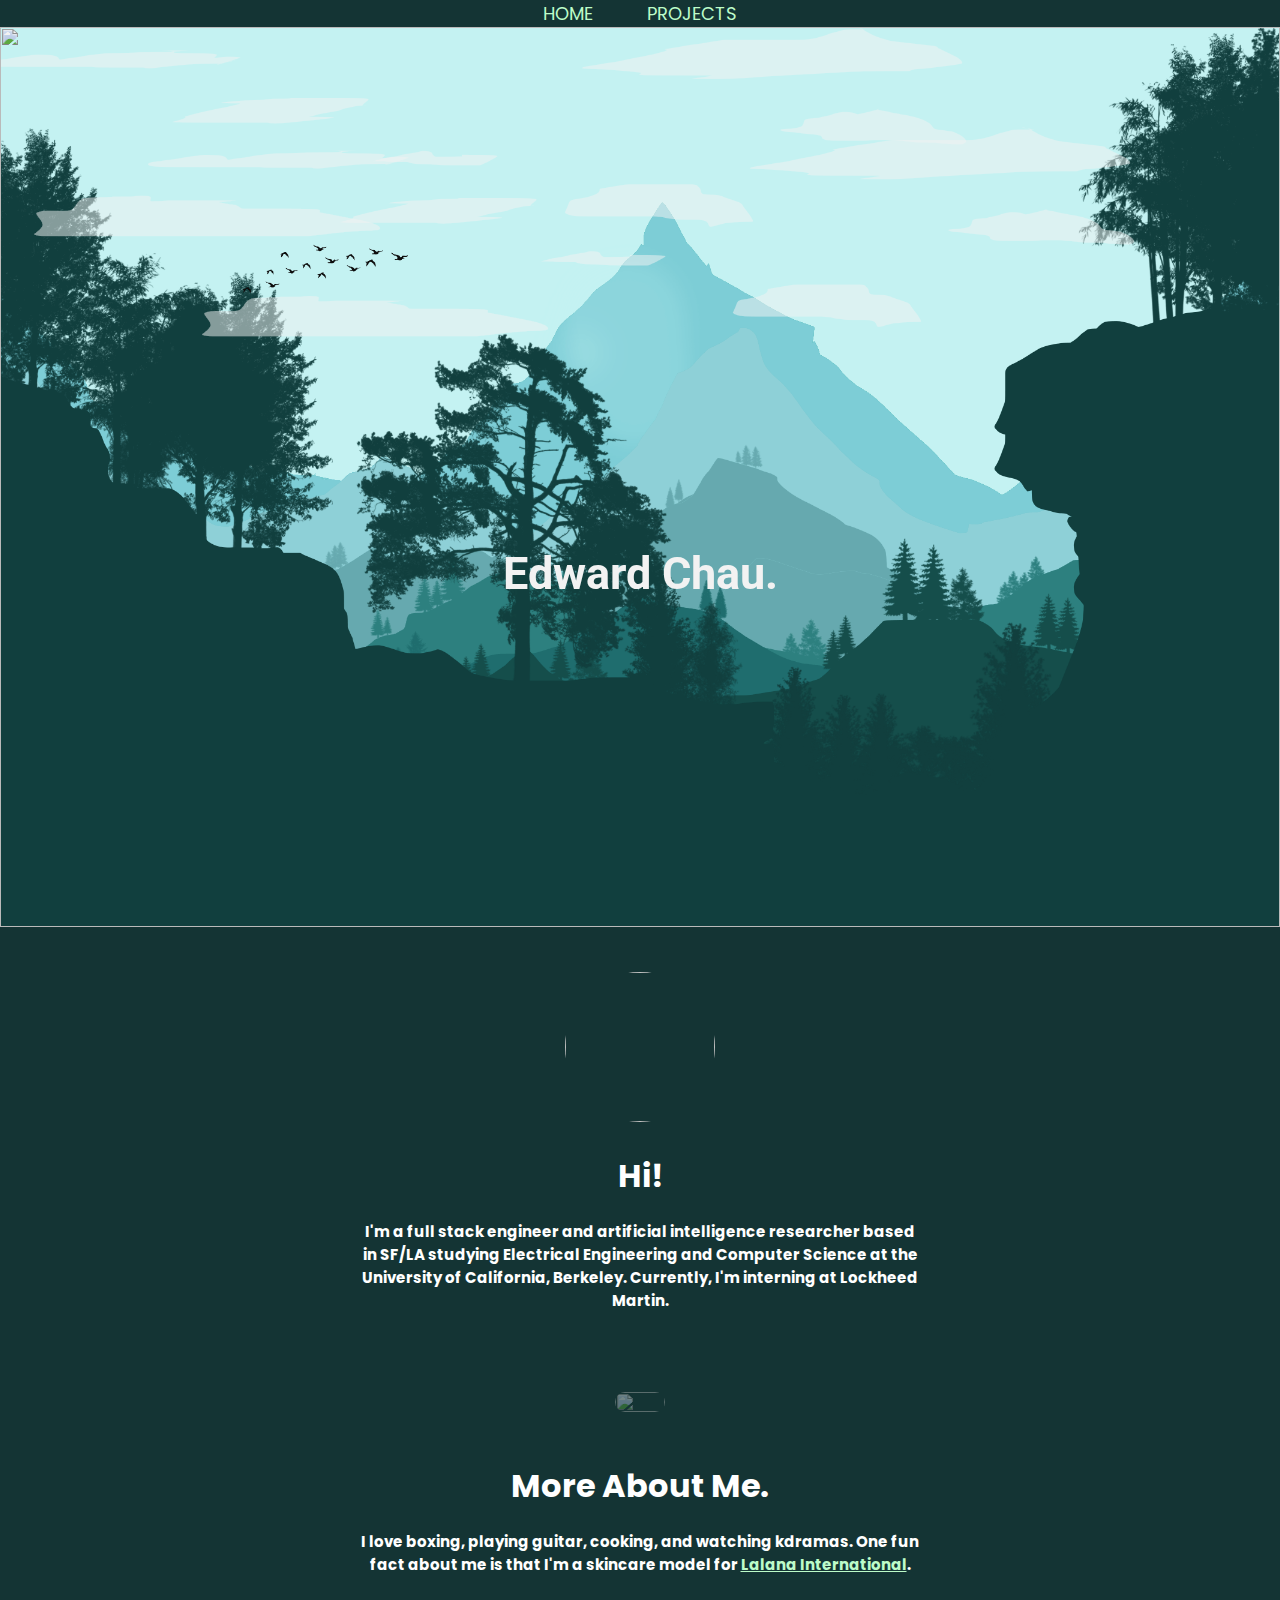
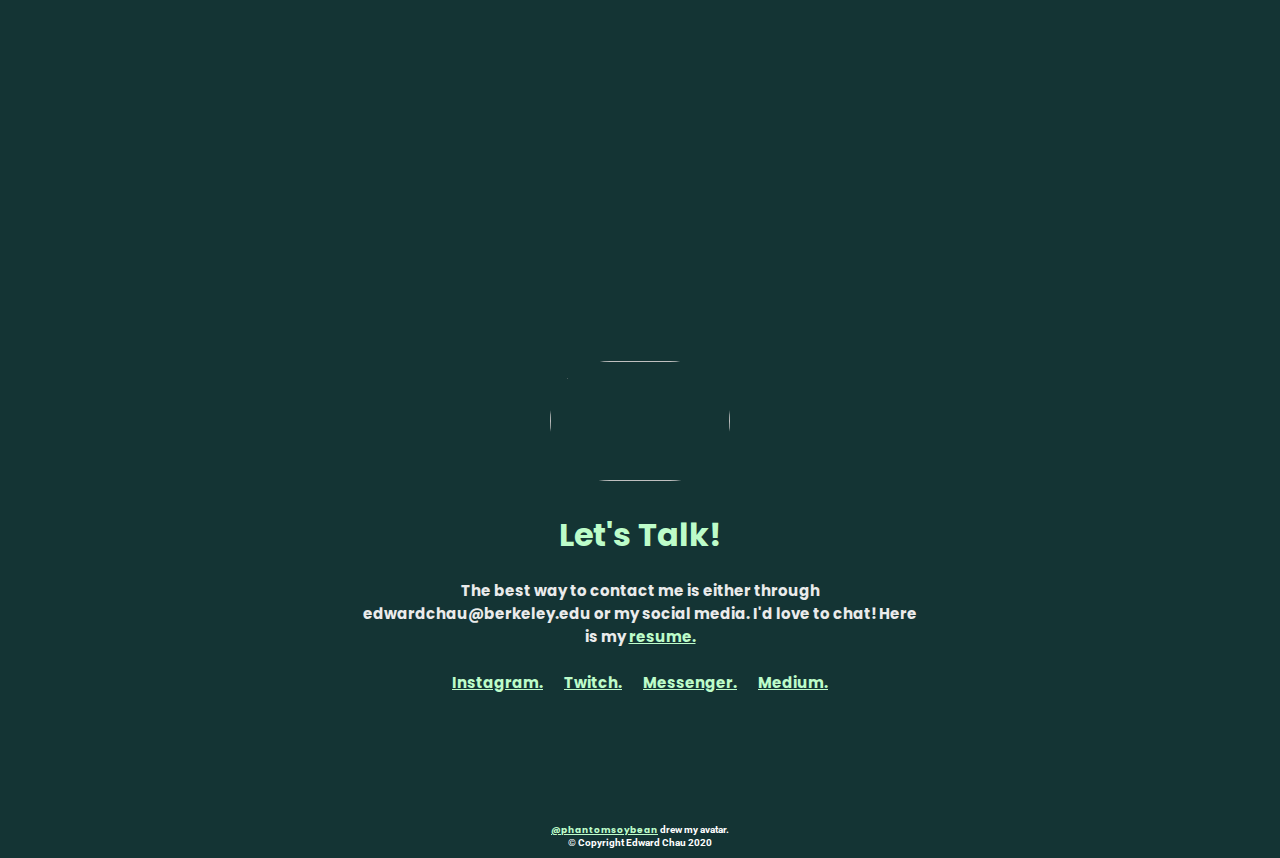
==== index.html @ 7e8199d9 "fix iphone" ====
<!DOCTYPE html>
<html lang ="en">
    <head>
        <meta charset="UTF-8">
        <meta name="viewport" content="width=device-width,  initial-scale=1.0">
        <meta http-equiv="X-UA-Compatible" content="ie=edge">
        <title>Edward</title>
        <link rel="stylesheet" href="css/style.css">
        <script type="text/javascript" src="https://ajax.googleapis.com/ajax/libs/jquery/3.5.1/jquery.min.js"></script>
        <script type="text/javascript" src="http://malsup.github.io/jquery.cycle.all.js"></script>
        <script type="text/javascript">
            $(document).ready(() => {
                $('.slideshow').cycle({
                    fx: 'fade',
                    speed: -300,
                    timeout: 2000 
                });
            });
        </script>
    </head>
    <body>
        <nav>
            <ul>
                <li>
                    <a href="index.html">HOME</a>
                    <a href="work.html" style="margin-left: 50px;">PROJECTS</a>
                </li>
            </ul>
        </nav>
        <section class="parallax-top">
            <img src="./images/background/background_0011_Color-Fill-1.png" id="sky">
            <img src="./images/background/background_0010_Layer-1.png" id="l1">
            <img src="./images/background/background_0008_Layer-2.png" id="l2">
            <img src="./images/background/background_0007_Layer-3.png" id="l3">
            <img src="./images/background/background_0006_Layer 4.png" id="l4">
            <img src="./images/background/background_0005_Layer 5.png" id="l5">
            <img src="./images/background/background_0004_Layer 6.png" id="l6">
            <img src="./images/background/background_0003_Layer 7.png" id="l7">
            <img src="./images/background/background_0001_Layer 8.png" id="l8">
            <img src="./images/background/background_0000_Layer 9.png" id="l9">
            <img src="./images/background/background_0009_birds.png" id="birds">
            <!-- <div class="typewriter"> -->
            <h2 id="title" style="font-size: 45px; margin-top: 15%;">Edward Chau.</h2>
            <!-- </div> -->
        </section>

        <section class="about">
            <img src="./images/profile.jpg" class="profile">
            <div class="about-text">
                <h1>Hi!</h1>
                <h4>
                    I'm a full stack engineer and artificial intelligence researcher based in SF/LA studying
                    Electrical Engineering and Computer Science at the University of California, Berkeley.
                    Currently, I'm interning at Lockheed Martin.
                </h4>
            </div>
            <img src="./images/ellipses.png" class="profile" style="height: 20px; width: 50px; margin-top: 20px; opacity: .4; margin-bottom: 50px;">

            <div class="about-text">
                <h1>More About Me.</h1>
                <h4>
                    I love boxing, playing guitar, cooking, and watching kdramas.
                    One fun fact about me is that I'm a skincare model for 
                    <a href="https://lalanainternational.com/" style="color: #BDFCC9; font-family: 'Poppins';">Lalana International</a>.
                </h4>
            </div>
        </section>

        <section class="projects">
            <div class="about-text">
                <img src="./images/cartoontrans.png" class="profile" style="height: 120px; width: 180px;">
                <h1>Let's Talk!</h1>
                <h4 style="margin-bottom: 30px;">
                    The best way to contact me is either through edwardchau@berkeley.edu or my social
                    media. I'd love to chat!
                    Here is my <a href="./resume.pdf">resume.</a>
                    <br><br>
                    <a href="https://www.instagram.com/edwarddchau/">Instagram.</a>
                    &nbsp;&nbsp;&nbsp;&nbsp;&nbsp;
                    <a href="https://www.twitch.tv/melodyreborn">Twitch.</a>
                    &nbsp;&nbsp;&nbsp;&nbsp;&nbsp;
                    <a href="http://m.me/edward.chau.906/">Messenger.</a>
                    &nbsp;&nbsp;&nbsp;&nbsp;&nbsp;
                    <a href="https://medium.com/@edwardchau_73150">Medium.</a>

                </h4>
                <h5 style="padding-bottom: 10px; color: white; font-size: 10px; padding-top: 30px;">
                    <a href="https://www.instagram.com/phantomsoybean/" style="font-size: 9px;">@phantomsoybean</a> drew my avatar.
                    <br>
                    © Copyright Edward Chau 2020
                </h5>
            </div>
        </section>

        <script type="text/javascript">
            let l1 = document.getElementById("l1")
            let l2 = document.getElementById("l2")
            let l3 = document.getElementById("l3")
            let l4 = document.getElementById("l4")
            let l5 = document.getElementById("l5")
            let l6 = document.getElementById("l6")
            let l7 = document.getElementById("l7")
            let l8 = document.getElementById("l8")
            let l9 = document.getElementById("l9")
            let birds = document.getElementById("birds")
            let title = document.getElementById("title")
            
            var isSafari = window.safari !== undefined;
            var ua = navigator.userAgent.toLowerCase(); 
            var isSafari = false;
            try {
                isSafari = /constructor/i.test(window.HTMLElement) || (function (p) { return p.toString() === "[object SafariRemoteNotification]"; })(!window['safari'] || safari.pushNotification);
            }
            catch(err) {}
            isSafari = (isSafari || ((ua.indexOf('safari') != -1)&& (!(ua.indexOf('chrome')!= -1) && (ua.indexOf('version/')!= -1))));
            
            if (!isSafari || window.screen.width > 1000) {
                window.addEventListener('scroll', () => {
                    var val = window.scrollY;
                    l1.style.top = val * .6 + 'px'
                    l2.style.top = val * .55 + 'px'
                    l3.style.top = val * .4 + 'px'
                    l4.style.top = val * .45 + 'px'
                    l5.style.top = val * .4 + 'px'
                    l6.style.top = val * .35 + 'px'
                    l7.style.top = val * .30 + 'px'
                    l8.style.top = val * .1 + 'px'
                    l9.style.left = -val * .2 + 'px'
                    birds.style.left = val * .4 + 'px'
                    title.style.top = val * 1 + 'px'
                })
            }
        </script>
        <script type="text/javascript" src="./js/fade.js"></script>
    </body>

</html>
---- css/style.css ----
@import url('https://fonts.googleapis.com/css2?family=Poppins:wght@300;400;500;600;700;800&display=swap');
@import url('https://fonts.googleapis.com/css2?family=Parisienne&display=swap');
@import url('https://fonts.googleapis.com/css2?family=Alex+Brush&display=swap');
@import url('https://fonts.googleapis.com/css2?family=Roboto:wght@500&display=swap');

* {
    margin: 0;
    padding: 0;
    font-family: 'Roboto', sans-serif;
}

nav {
    background-color: #143434;
    width: 100%;
    height: 20%;
}

nav ul {
    list-style: none;
    display: flex;
    flex-direction: row;
    justify-content: space-around;
    align-items: center;
}

nav a {
    color: #BDFCC9;
    font-family: 'Poppins';
    font-size: 18px;
    text-decoration: none;
}

nav a:hover {
    color: #86a186;
}
.parallax-top {
    position: relative;
    width: 100%;
    height: 100vh;
    overflow: hidden;
    display: flex;
    justify-content: center;
    align-items: center;
    filter: contrast(90%);
    background-attachment: scroll
}

.parallax-top:before {
    content: '';
    position: absolute;
    bottom: 0;
    width: 100%;
    height: 300px;
    /* background: linear-gradient(to top, #143434, transparent); */
    z-index: 1000;
}

.parallax-top img {
    position: absolute;
    top: 0;
    left: 0;
    width: 100%;
    height: 100%;
    object-fit: cover;
    pointer-events: none;
}

#title {
    position: relative;
    color: #fff;
    font-size: 45px;
    margin-top: 80px;
    z-index: 1;
}

#l8 {
    z-index: 2;
}

.typewriter {
    padding-top: 10%;
    display: flex;
    justify-content: center;
}
  
.typewriter h2 {
    color: #fff;
    font-family: monospace bold;
    overflow: hidden; /* Ensures the content is not revealed until the animation */
    border-right: .15em solid orange; /* The typwriter cursor */
    white-space: nowrap; /* Keeps the content on a single line */
    margin: 0 auto; /* Gives that scrolling effect as the typing happens */
    letter-spacing: .15em; /* Adjust as needed */
    white-space: nowrap;
    animation: 
        typing 1.5s steps(30, end),
        blink-caret .5s step-end infinite;
}

/* The typing effect */
@keyframes typing {
    from { width: 0 }
    to { width: 13ch }
}
  
/* The typewriter cursor effect */
@keyframes blink-caret {
    from, to { border-color: transparent }
    50% { border-color: orange }
}

.about {
    background: #143434;
    min-height: 350px;
    padding-top: 45px;
    padding-bottom: 250px;
}

.profile {
    position: relative;
    display: block;
    margin: 0 auto;
    height: 150px;
    width: 150px;
    border-radius: 100px;
    margin-bottom: 30px;
}

.about h1 {
    color: #fff;
    font-family: 'Poppins';
}

.about h4 {
    margin-top: 20px;
    color: white;
    font-family: 'Poppins';
    font-size: 15px;
    padding-bottom: 60px;
}

.about-text {
    text-align: center;
    margin-left: 28%;
    margin-right: 28%;
}

.projects {
    min-height: 350px;
    padding-top: 75px;
    background-color: #143434;
    color: #548B54;
}

.fade-in {
    opacity: 0;
    transition: opacity 350ms ease-in;
}

.fade-in.appear {
    opacity: 1;
}

.projects h1 {
    text-align: center;
    font-family: 'Poppins'; 
    color: #BDFCC9;
}

.projects h4 {
    margin-top: 20px;
    font-family: 'Poppins';
    font-size: 15px;
    color: #eaebeb;
    padding-bottom: 70px;
}

.projects a {
    font-family: 'Poppins';
    font-size: 15px;
    color: #BDFCC9;
}

.gallery {
    display: inline-block;
    width: 100%;
}

.project {
    min-height: 350px;
    padding-top: 50px;
}

.project img {
    box-shadow: 0px 30px 40px -25px rgba(0, 0, 0, 1);
}

.project h1 {
    padding-top: 45px;
    font-family: 'Poppins';
}

.project h4 {
    margin-top: 45px;
    font-family: 'Poppins';
    font-size: 15px;
}
  
@-webkit-keyframes zoom {
    from {-webkit-transform:scale(0)} 
    to {-webkit-transform:scale(1)}
}

@keyframes zoom {
    from {transform:scale(0)} 
    to {transform:scale(1)}
}
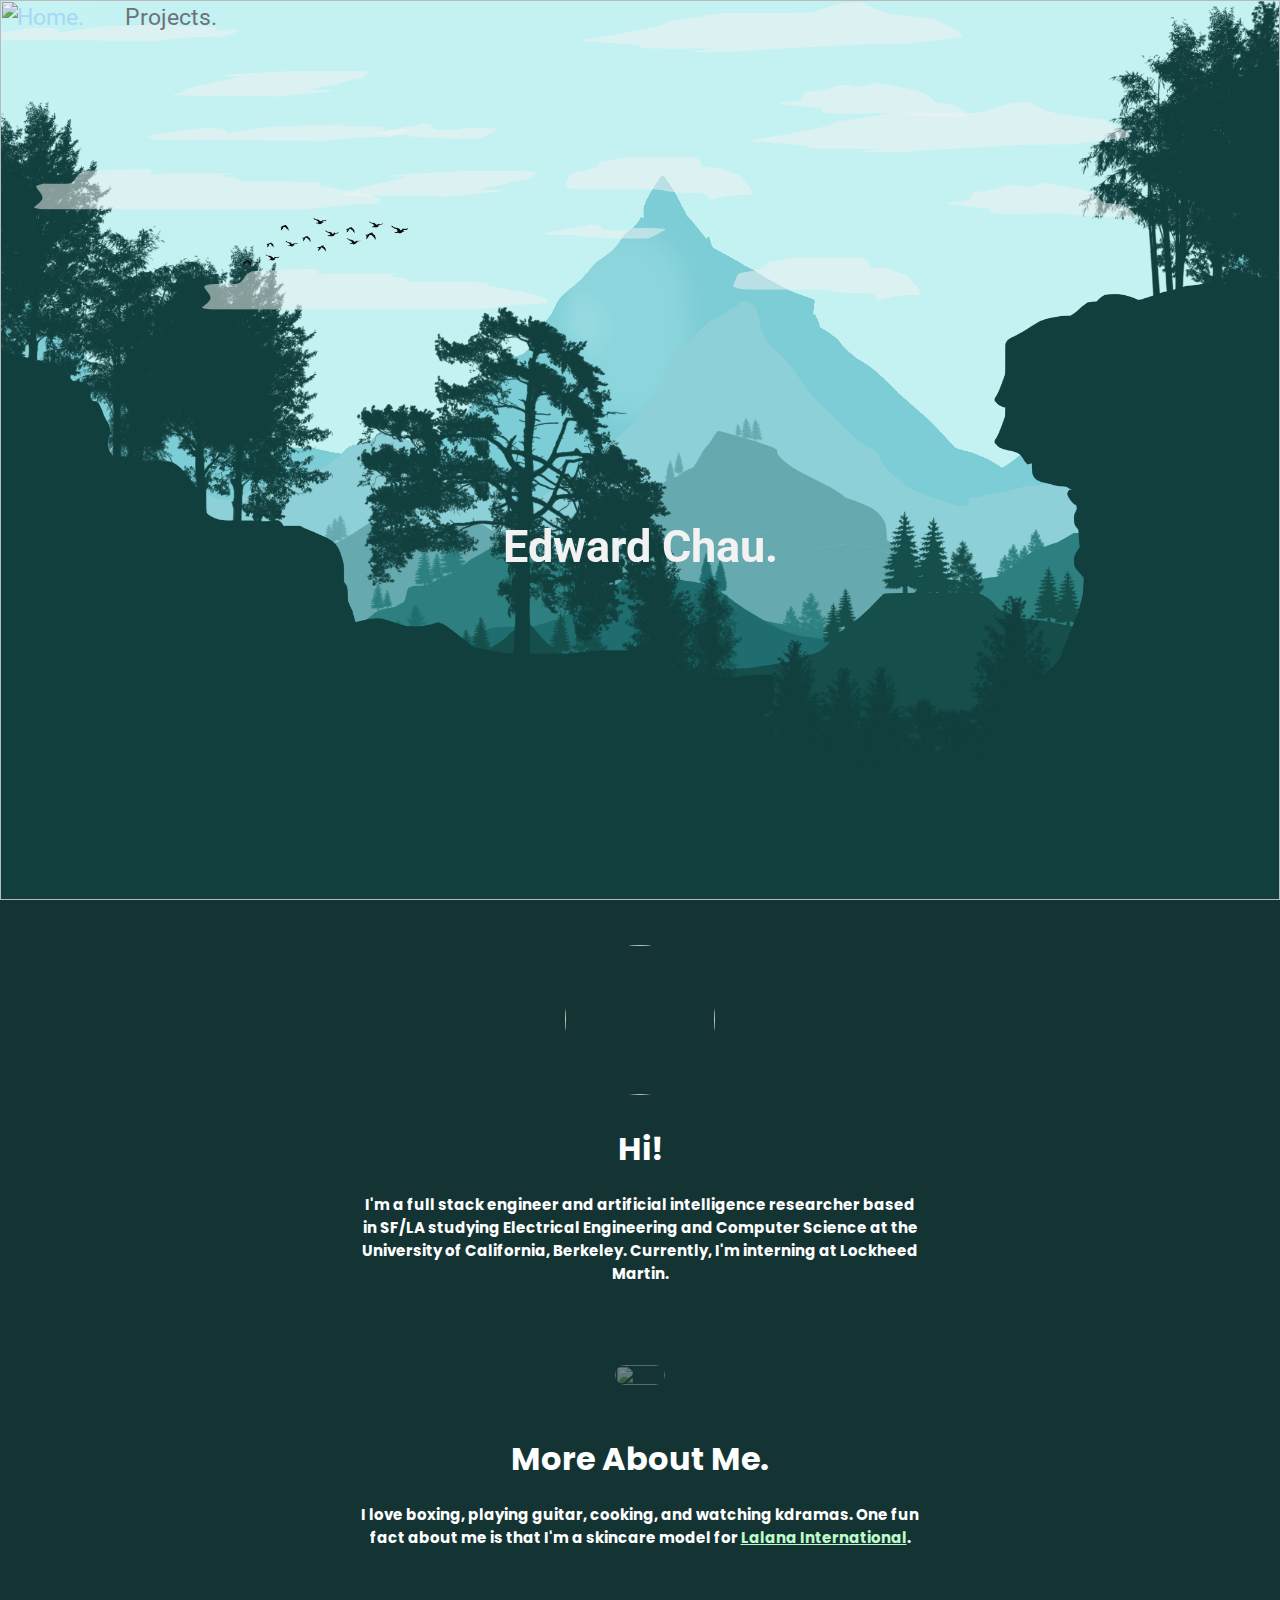
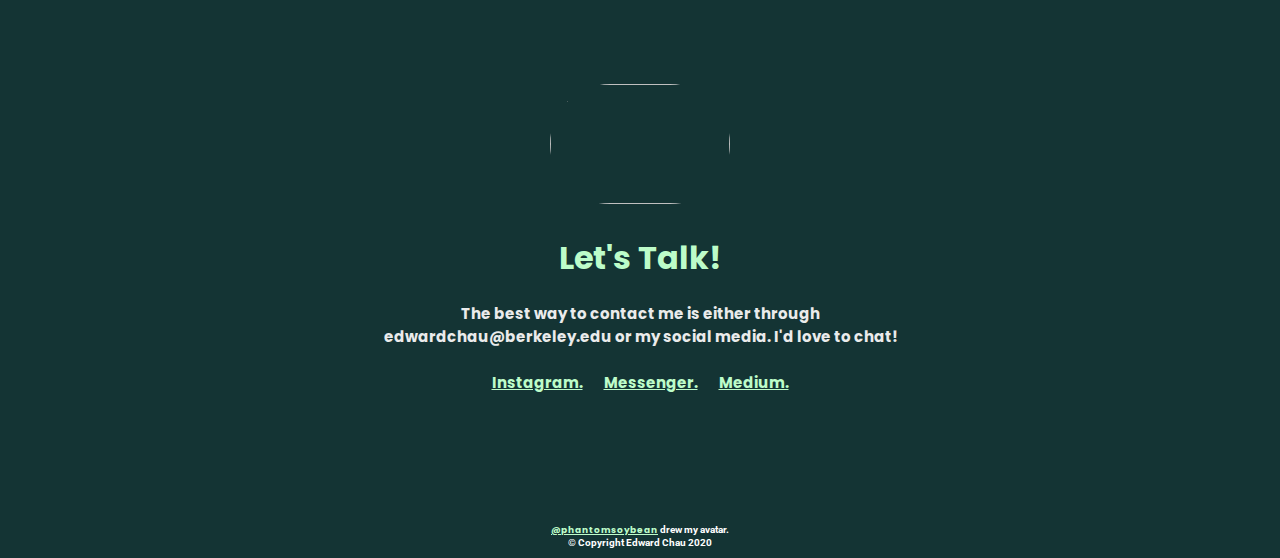
==== commit 58012e68: "updates" ====
--- a/index.html
+++ b/index.html
@@ -19,28 +19,26 @@
         </script>
     </head>
     <body>
-        <nav>
-            <ul>
-                <li>
-                    <a href="index.html">HOME</a>
-                    <a href="work.html" style="margin-left: 50px;">PROJECTS</a>
-                </li>
-            </ul>
-        </nav>
+        <div class=top>
+            <nav class="links" style="--items: 2;">
+                <a href="index.html">Home.</a>
+                <a href="work.html">Projects.</a>
+            </nav>
+        </div>
         <section class="parallax-top">
-            <img src="./images/background/background_0011_Color-Fill-1.png" id="sky">
-            <img src="./images/background/background_0010_Layer-1.png" id="l1">
-            <img src="./images/background/background_0008_Layer-2.png" id="l2">
-            <img src="./images/background/background_0007_Layer-3.png" id="l3">
-            <img src="./images/background/background_0006_Layer 4.png" id="l4">
-            <img src="./images/background/background_0005_Layer 5.png" id="l5">
-            <img src="./images/background/background_0004_Layer 6.png" id="l6">
-            <img src="./images/background/background_0003_Layer 7.png" id="l7">
-            <img src="./images/background/background_0001_Layer 8.png" id="l8">
-            <img src="./images/background/background_0000_Layer 9.png" id="l9">
-            <img src="./images/background/background_0009_birds.png" id="birds">
+            <img src="./images/background/background_0011_Color-Fill-1.png" id="sky" class="rellax">
+            <img src="./images/background/background_0010_Layer-1.png" id="l1" class="rellax" data-rellax-speed = -9>
+            <img src="./images/background/background_0008_Layer-2.png" id="l2" class="rellax" data-rellax-speed = -8>
+            <img src="./images/background/background_0007_Layer-3.png" id="l3" class="rellax" data-rellax-speed = -7>
+            <img src="./images/background/background_0006_Layer 4.png" id="l4" class="rellax" data-rellax-speed = -6>
+            <img src="./images/background/background_0005_Layer 5.png" id="l5" class="rellax" data-rellax-speed = -5>
+            <img src="./images/background/background_0004_Layer 6.png" id="l6" class="rellax" data-rellax-speed = -4>
+            <img src="./images/background/background_0003_Layer 7.png" id="l7" class="rellax" data-rellax-speed = -3>
+            <img src="./images/background/background_0001_Layer 8.png" id="l8" class="rellax" data-rellax-speed = -2>
+            <img src="./images/background/background_0000_Layer 9.png" id="l9" class="rellax">
+            <img src="./images/background/background_0009_birds.png" id="birds" class="rellax">
             <!-- <div class="typewriter"> -->
-            <h2 id="title" style="font-size: 45px; margin-top: 15%;">Edward Chau.</h2>
+            <h2 id="title" style="font-size: 45px; margin-top: 15%;" class="rellax" data-rellax-speed = -10>Edward Chau.</h2>
             <!-- </div> -->
         </section>
 
@@ -66,18 +64,16 @@
             </div>
         </section>
 
-        <section class="projects">
+        <section class="projects contact">
             <div class="about-text">
                 <img src="./images/cartoontrans.png" class="profile" style="height: 120px; width: 180px;">
                 <h1>Let's Talk!</h1>
                 <h4 style="margin-bottom: 30px;">
                     The best way to contact me is either through edwardchau@berkeley.edu or my social
                     media. I'd love to chat!
-                    Here is my <a href="./resume.pdf">resume.</a>
+                    <!-- Here is my <a href="./resume.pdf">resume.</a> -->
                     <br><br>
                     <a href="https://www.instagram.com/edwarddchau/">Instagram.</a>
-                    &nbsp;&nbsp;&nbsp;&nbsp;&nbsp;
-                    <a href="https://www.twitch.tv/melodyreborn">Twitch.</a>
                     &nbsp;&nbsp;&nbsp;&nbsp;&nbsp;
                     <a href="http://m.me/edward.chau.906/">Messenger.</a>
                     &nbsp;&nbsp;&nbsp;&nbsp;&nbsp;
@@ -91,47 +87,11 @@
                 </h5>
             </div>
         </section>
-
-        <script type="text/javascript">
-            let l1 = document.getElementById("l1")
-            let l2 = document.getElementById("l2")
-            let l3 = document.getElementById("l3")
-            let l4 = document.getElementById("l4")
-            let l5 = document.getElementById("l5")
-            let l6 = document.getElementById("l6")
-            let l7 = document.getElementById("l7")
-            let l8 = document.getElementById("l8")
-            let l9 = document.getElementById("l9")
-            let birds = document.getElementById("birds")
-            let title = document.getElementById("title")
-            
-            var isSafari = window.safari !== undefined;
-            var ua = navigator.userAgent.toLowerCase(); 
-            var isSafari = false;
-            try {
-                isSafari = /constructor/i.test(window.HTMLElement) || (function (p) { return p.toString() === "[object SafariRemoteNotification]"; })(!window['safari'] || safari.pushNotification);
-            }
-            catch(err) {}
-            isSafari = (isSafari || ((ua.indexOf('safari') != -1)&& (!(ua.indexOf('chrome')!= -1) && (ua.indexOf('version/')!= -1))));
-            
-            if (!isSafari || window.screen.width > 1000) {
-                window.addEventListener('scroll', () => {
-                    var val = window.scrollY;
-                    l1.style.top = val * .6 + 'px'
-                    l2.style.top = val * .55 + 'px'
-                    l3.style.top = val * .4 + 'px'
-                    l4.style.top = val * .45 + 'px'
-                    l5.style.top = val * .4 + 'px'
-                    l6.style.top = val * .35 + 'px'
-                    l7.style.top = val * .30 + 'px'
-                    l8.style.top = val * .1 + 'px'
-                    l9.style.left = -val * .2 + 'px'
-                    birds.style.left = val * .4 + 'px'
-                    title.style.top = val * 1 + 'px'
-                })
-            }
+        <script type="text/javascript" src="./js/fade.js"></script>
+        <script src = "https://cdnjs.cloudflare.com/ajax/libs/rellax/1.12.1/rellax.min.js"></script>
+        <script>
+          var rellax = new Rellax('.rellax');
         </script>
-        <script type="text/javascript" src="./js/fade.js"></script>
     </body>
 
 </html>--- a/css/style.css
+++ b/css/style.css
@@ -9,30 +9,27 @@
     font-family: 'Roboto', sans-serif;
 }
 
-nav {
-    background-color: #143434;
-    width: 100%;
-    height: 20%;
-}
-
-nav ul {
-    list-style: none;
-    display: flex;
-    flex-direction: row;
-    justify-content: space-around;
-    align-items: center;
-}
-
-nav a {
-    color: #BDFCC9;
-    font-family: 'Poppins';
-    font-size: 18px;
-    text-decoration: none;
-}
-
-nav a:hover {
-    color: #86a186;
-}
+.links {
+	background-color: transparent;
+    font-size: 23px;
+    font-family: "Poppins";
+    font-weight: 500px;
+    position: absolute;
+    z-index: 1;
+}
+.links > a {
+	color: rgb(109, 115, 121);
+	padding: .75em;
+	text-align: left;
+	text-decoration: none;
+	transition: all .5s;
+}
+
+.links > a:hover {
+	background: #ffffff06;
+	color: rgb(168, 215, 247);
+}
+
 .parallax-top {
     position: relative;
     width: 100%;
@@ -66,11 +63,12 @@
 }
 
 #title {
-    position: relative;
+    /* position: relative; */
     color: #fff;
     font-size: 45px;
     margin-top: 80px;
     z-index: 1;
+    text-align: center;
 }
 
 #l8 {
@@ -113,7 +111,7 @@
     background: #143434;
     min-height: 350px;
     padding-top: 45px;
-    padding-bottom: 250px;
+    /* padding-bottom: 250px; */
 }
 
 .profile {
@@ -145,6 +143,13 @@
     margin-right: 28%;
 }
 
+@media only screen and (max-width: 1050px){
+    .about-text {
+        margin-left: 10%;
+        margin-right: 10%;
+    }
+}
+
 .projects {
     min-height: 350px;
     padding-top: 75px;
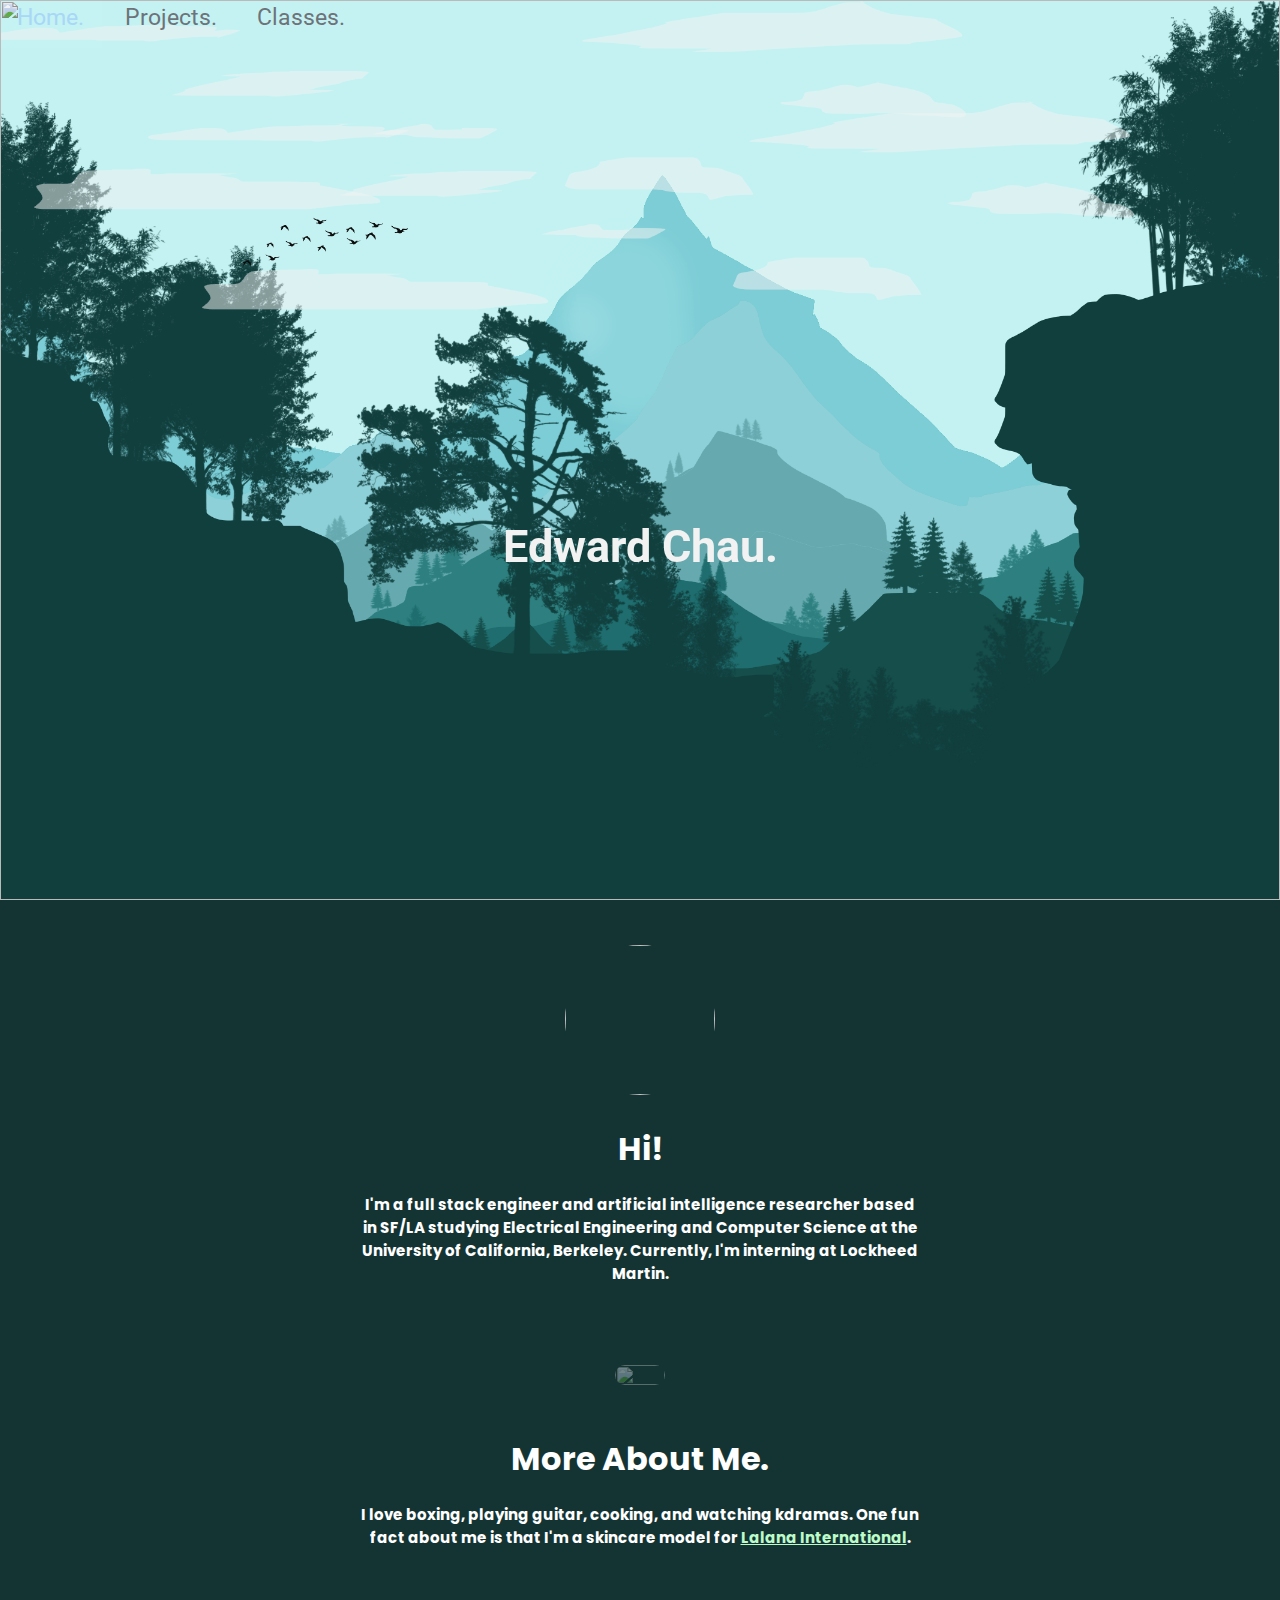
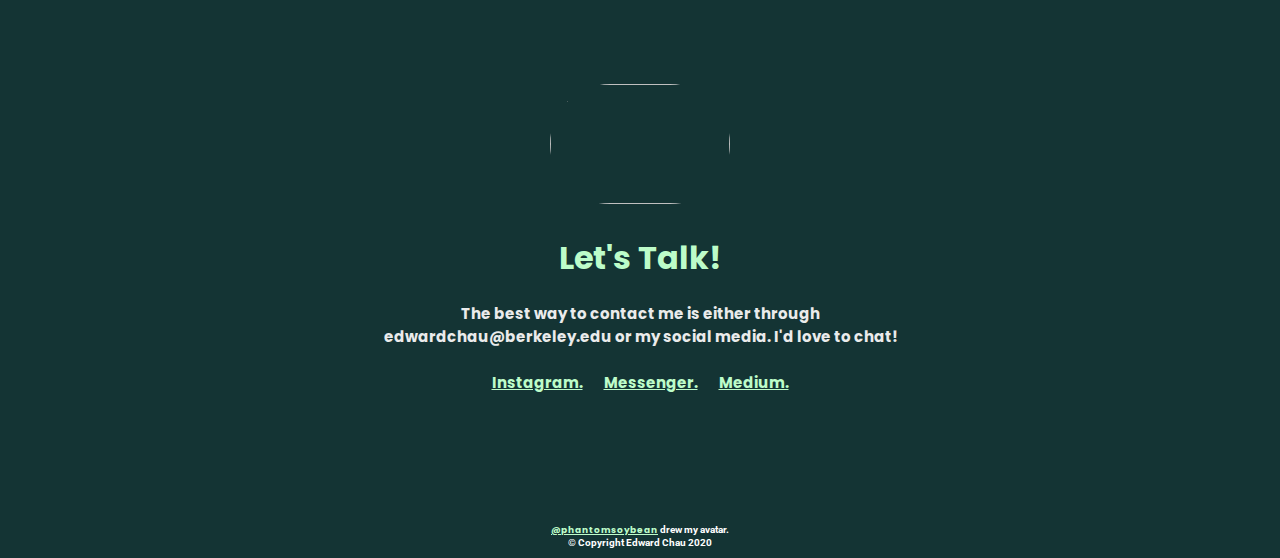
==== commit 30f4a889: "updates" ====
--- a/index.html
+++ b/index.html
@@ -20,9 +20,10 @@
     </head>
     <body>
         <div class=top>
-            <nav class="links" style="--items: 2;">
+            <nav class="links" style="--items: 3;">
                 <a href="index.html">Home.</a>
                 <a href="work.html">Projects.</a>
+                <a href="classes.html">Classes.</a>
             </nav>
         </div>
         <section class="parallax-top">
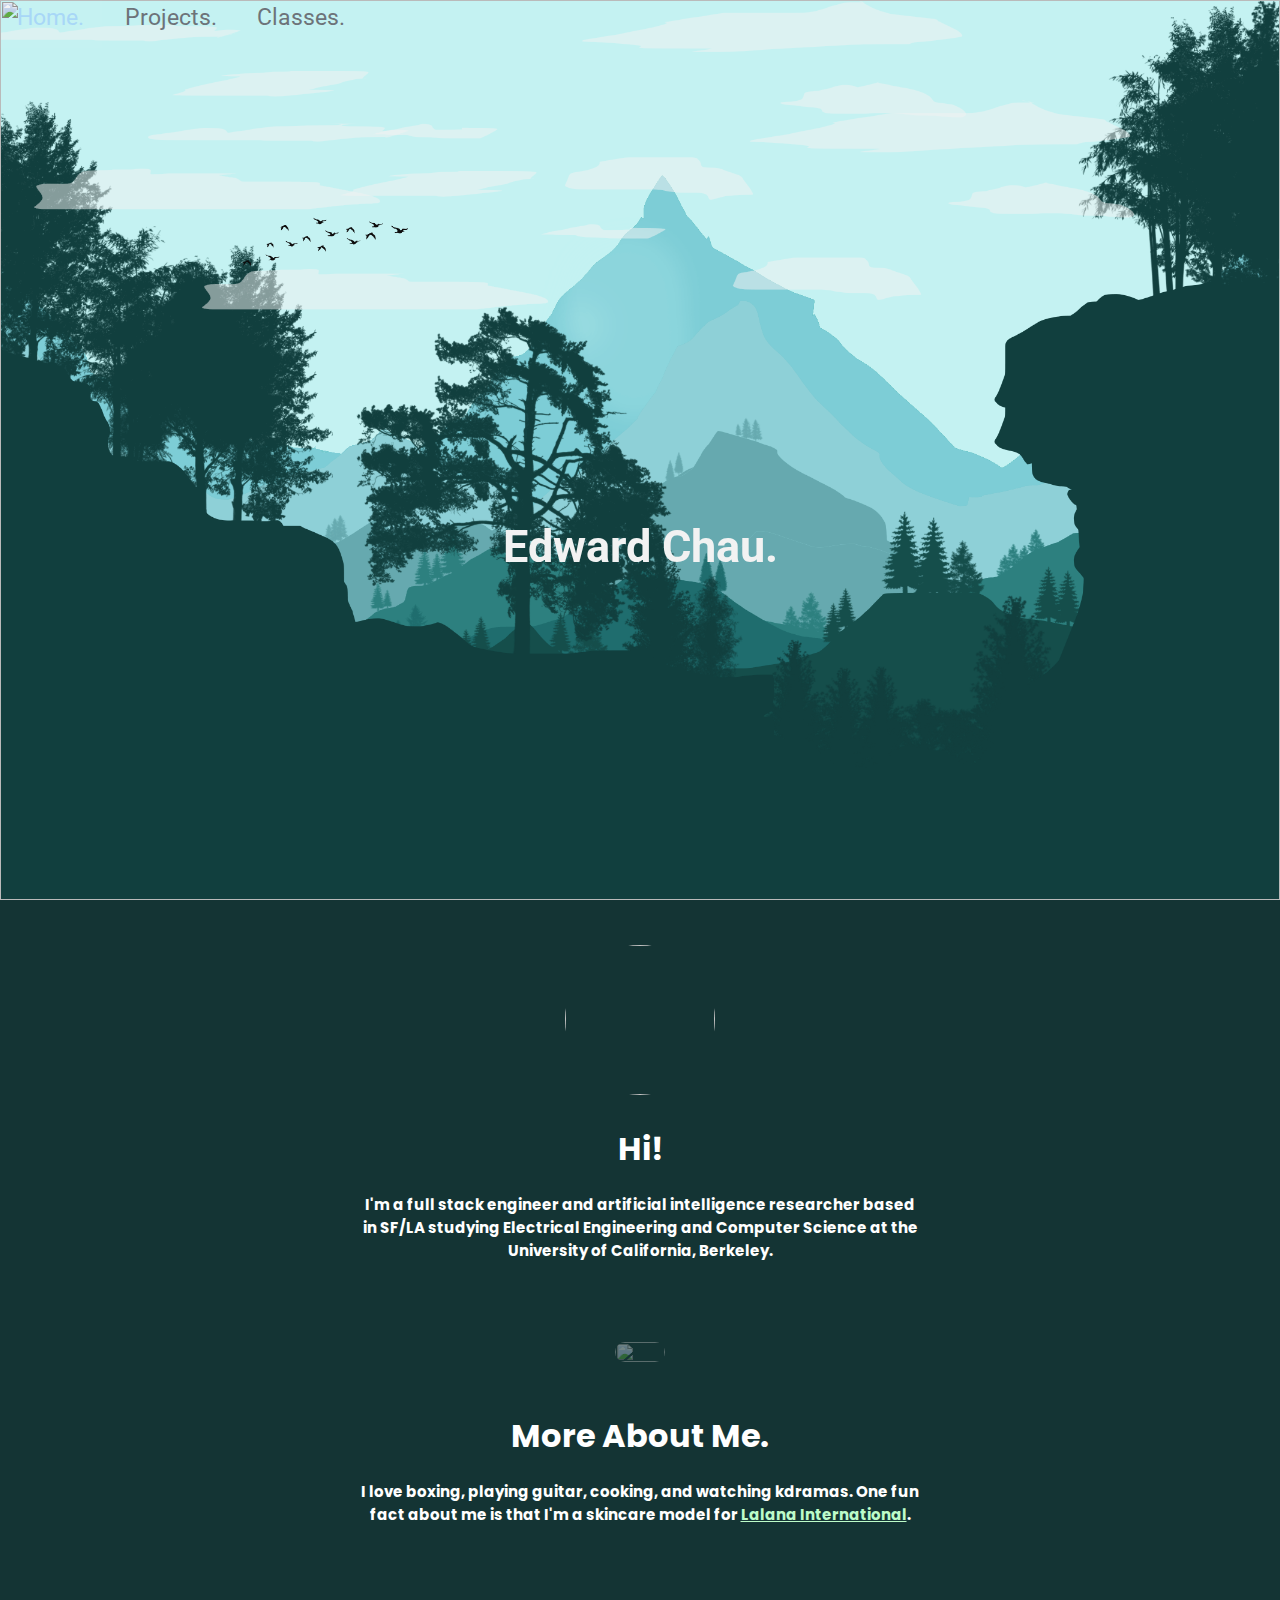
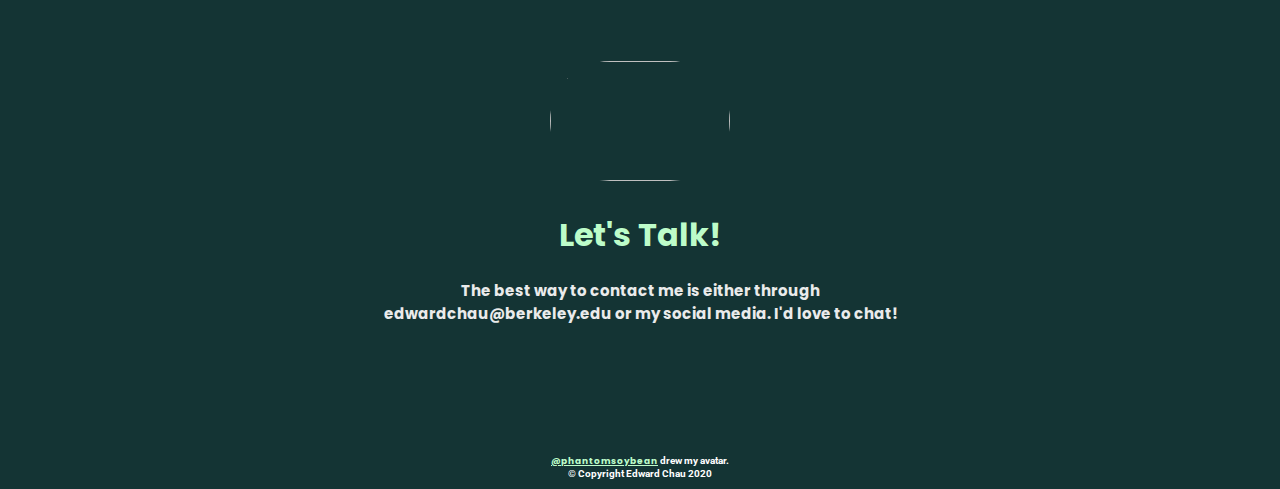
==== commit a3c0dd67: "skills" ====
--- a/index.html
+++ b/index.html
@@ -50,7 +50,6 @@
                 <h4>
                     I'm a full stack engineer and artificial intelligence researcher based in SF/LA studying
                     Electrical Engineering and Computer Science at the University of California, Berkeley.
-                    Currently, I'm interning at Lockheed Martin.
                 </h4>
             </div>
             <img src="./images/ellipses.png" class="profile" style="height: 20px; width: 50px; margin-top: 20px; opacity: .4; margin-bottom: 50px;">
@@ -73,12 +72,11 @@
                     The best way to contact me is either through edwardchau@berkeley.edu or my social
                     media. I'd love to chat!
                     <!-- Here is my <a href="./resume.pdf">resume.</a> -->
-                    <br><br>
-                    <a href="https://www.instagram.com/edwarddchau/">Instagram.</a>
+                    
+
+                    <!-- <a href="https://www.instagram.com/edwarddchau/">Instagram.</a>
                     &nbsp;&nbsp;&nbsp;&nbsp;&nbsp;
-                    <a href="http://m.me/edward.chau.906/">Messenger.</a>
-                    &nbsp;&nbsp;&nbsp;&nbsp;&nbsp;
-                    <a href="https://medium.com/@edwardchau_73150">Medium.</a>
+                    <a href="http://m.me/edward.chau.906/">Messenger.</a> -->
 
                 </h4>
                 <h5 style="padding-bottom: 10px; color: white; font-size: 10px; padding-top: 30px;">
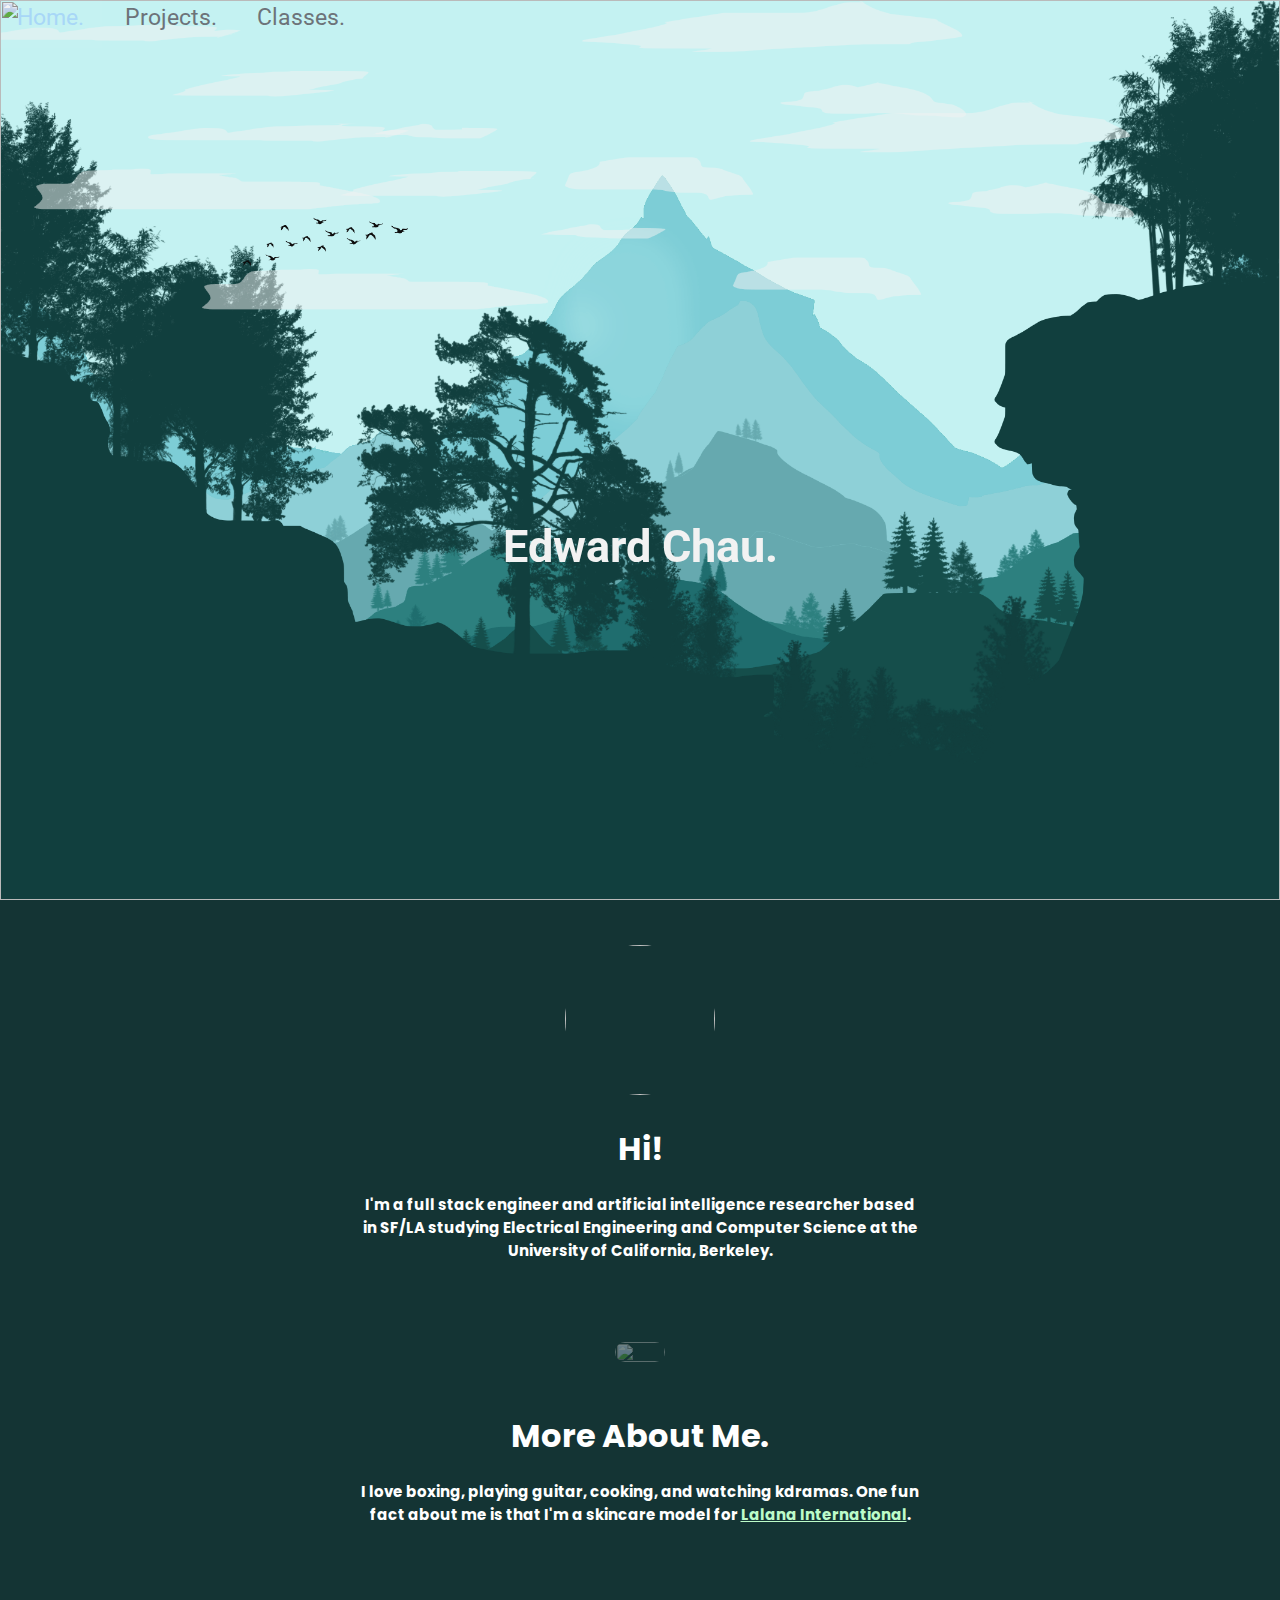
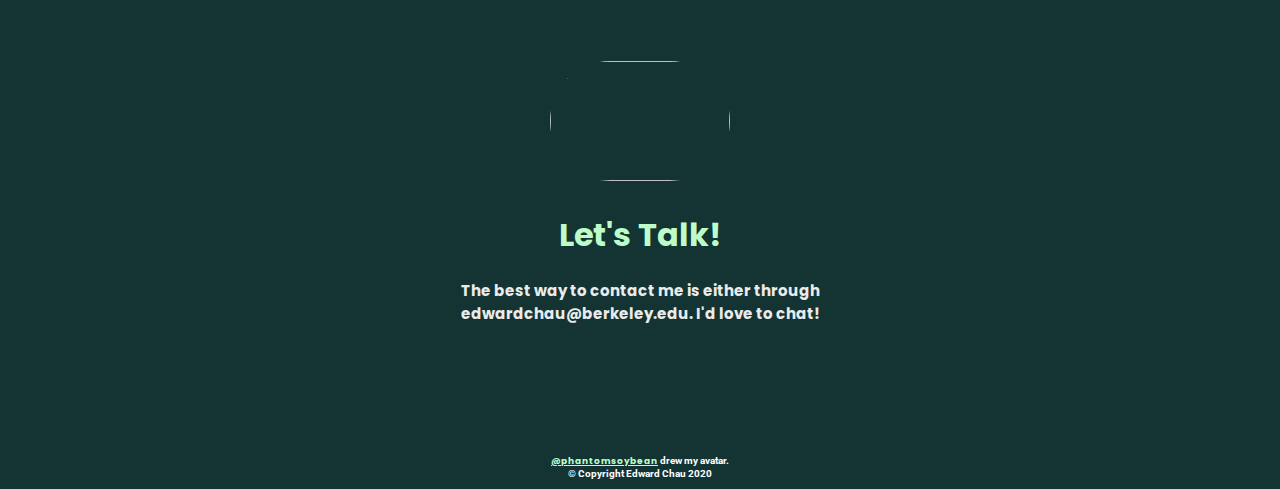
==== commit eb706091: "fix" ====
--- a/index.html
+++ b/index.html
@@ -69,8 +69,7 @@
                 <img src="./images/cartoontrans.png" class="profile" style="height: 120px; width: 180px;">
                 <h1>Let's Talk!</h1>
                 <h4 style="margin-bottom: 30px;">
-                    The best way to contact me is either through edwardchau@berkeley.edu or my social
-                    media. I'd love to chat!
+                    The best way to contact me is either through edwardchau@berkeley.edu. I'd love to chat!
                     <!-- Here is my <a href="./resume.pdf">resume.</a> -->
                     
 
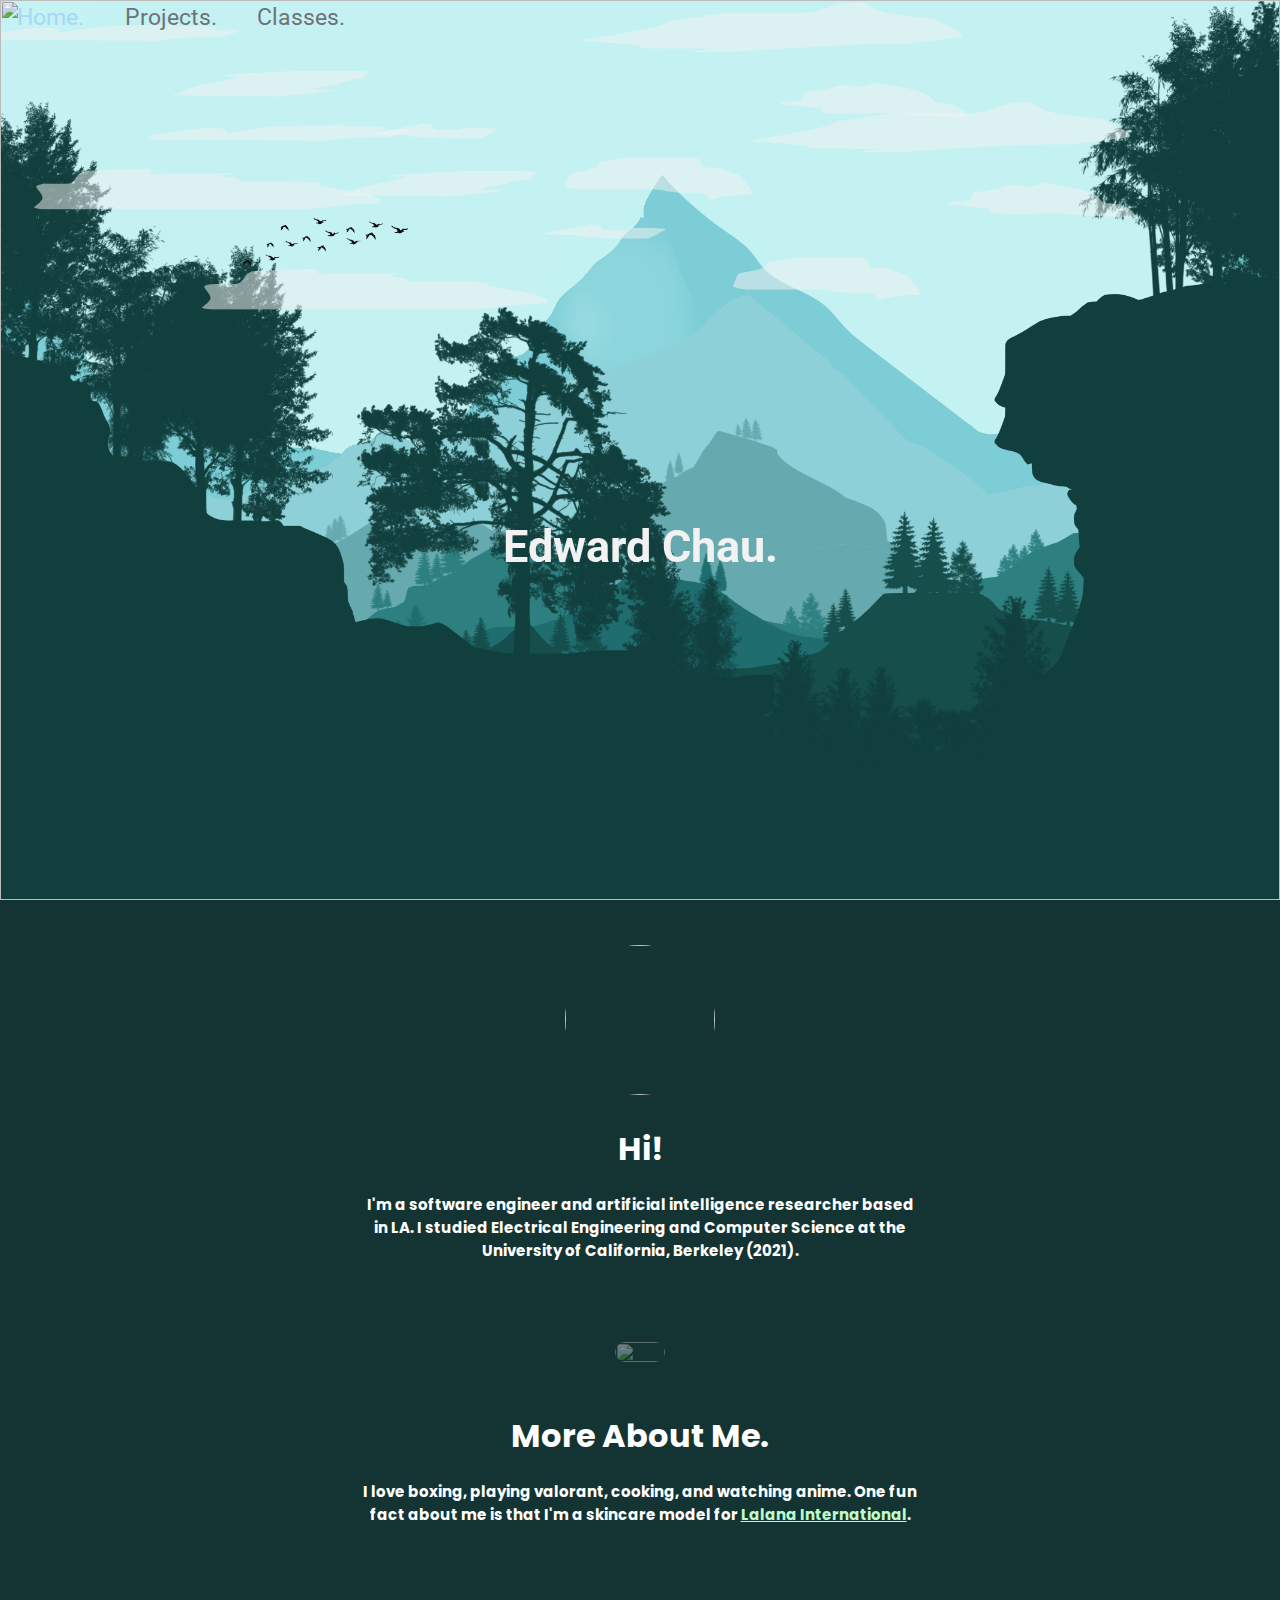
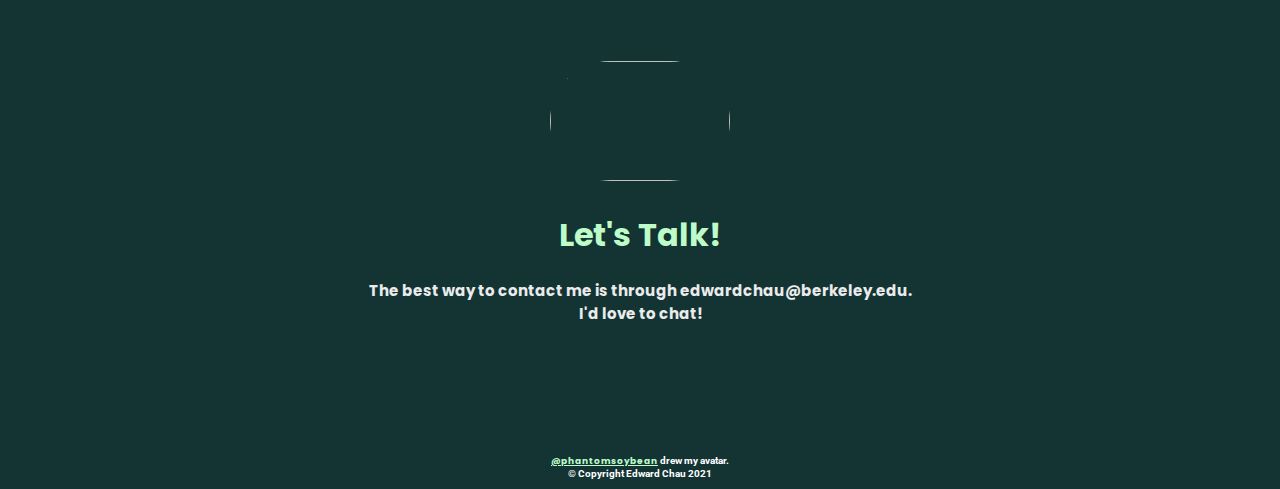
==== commit 732ab395: "background" ====
--- a/index.html
+++ b/index.html
@@ -28,10 +28,10 @@
         </div>
         <section class="parallax-top">
             <img src="./images/background/background_0011_Color-Fill-1.png" id="sky" class="rellax">
-            <img src="./images/background/background_0010_Layer-1.png" id="l1" class="rellax" data-rellax-speed = -9>
-            <img src="./images/background/background_0008_Layer-2.png" id="l2" class="rellax" data-rellax-speed = -8>
-            <img src="./images/background/background_0007_Layer-3.png" id="l3" class="rellax" data-rellax-speed = -7>
-            <img src="./images/background/background_0006_Layer 4.png" id="l4" class="rellax" data-rellax-speed = -6>
+            <img src="./images/background/background_0010_Layer-1.png" id="l1" class="rellax" data-rellax-speed = -12>
+            <img src="./images/background/background_0008_Layer-2.png" id="l2" class="rellax" data-rellax-speed = -10>
+            <img src="./images/background/background_0007_Layer-3.png" id="l3" class="rellax" data-rellax-speed = -9>
+            <img src="./images/background/background_0006_Layer 4.png" id="l4" class="rellax" data-rellax-speed = -7>
             <img src="./images/background/background_0005_Layer 5.png" id="l5" class="rellax" data-rellax-speed = -5>
             <img src="./images/background/background_0004_Layer 6.png" id="l6" class="rellax" data-rellax-speed = -4>
             <img src="./images/background/background_0003_Layer 7.png" id="l7" class="rellax" data-rellax-speed = -3>
@@ -48,8 +48,8 @@
             <div class="about-text">
                 <h1>Hi!</h1>
                 <h4>
-                    I'm a full stack engineer and artificial intelligence researcher based in SF/LA studying
-                    Electrical Engineering and Computer Science at the University of California, Berkeley.
+                    I'm a software engineer and artificial intelligence researcher based in LA. I studied
+                    Electrical Engineering and Computer Science at the University of California, Berkeley (2021).
                 </h4>
             </div>
             <img src="./images/ellipses.png" class="profile" style="height: 20px; width: 50px; margin-top: 20px; opacity: .4; margin-bottom: 50px;">
@@ -57,7 +57,7 @@
             <div class="about-text">
                 <h1>More About Me.</h1>
                 <h4>
-                    I love boxing, playing guitar, cooking, and watching kdramas.
+                    I love boxing, playing valorant, cooking, and watching anime.
                     One fun fact about me is that I'm a skincare model for 
                     <a href="https://lalanainternational.com/" style="color: #BDFCC9; font-family: 'Poppins';">Lalana International</a>.
                 </h4>
@@ -69,7 +69,7 @@
                 <img src="./images/cartoontrans.png" class="profile" style="height: 120px; width: 180px;">
                 <h1>Let's Talk!</h1>
                 <h4 style="margin-bottom: 30px;">
-                    The best way to contact me is either through edwardchau@berkeley.edu. I'd love to chat!
+                    The best way to contact me is through edwardchau@berkeley.edu. I'd love to chat!
                     <!-- Here is my <a href="./resume.pdf">resume.</a> -->
                     
 
@@ -81,7 +81,7 @@
                 <h5 style="padding-bottom: 10px; color: white; font-size: 10px; padding-top: 30px;">
                     <a href="https://www.instagram.com/phantomsoybean/" style="font-size: 9px;">@phantomsoybean</a> drew my avatar.
                     <br>
-                    © Copyright Edward Chau 2020
+                    © Copyright Edward Chau 2021
                 </h5>
             </div>
         </section>
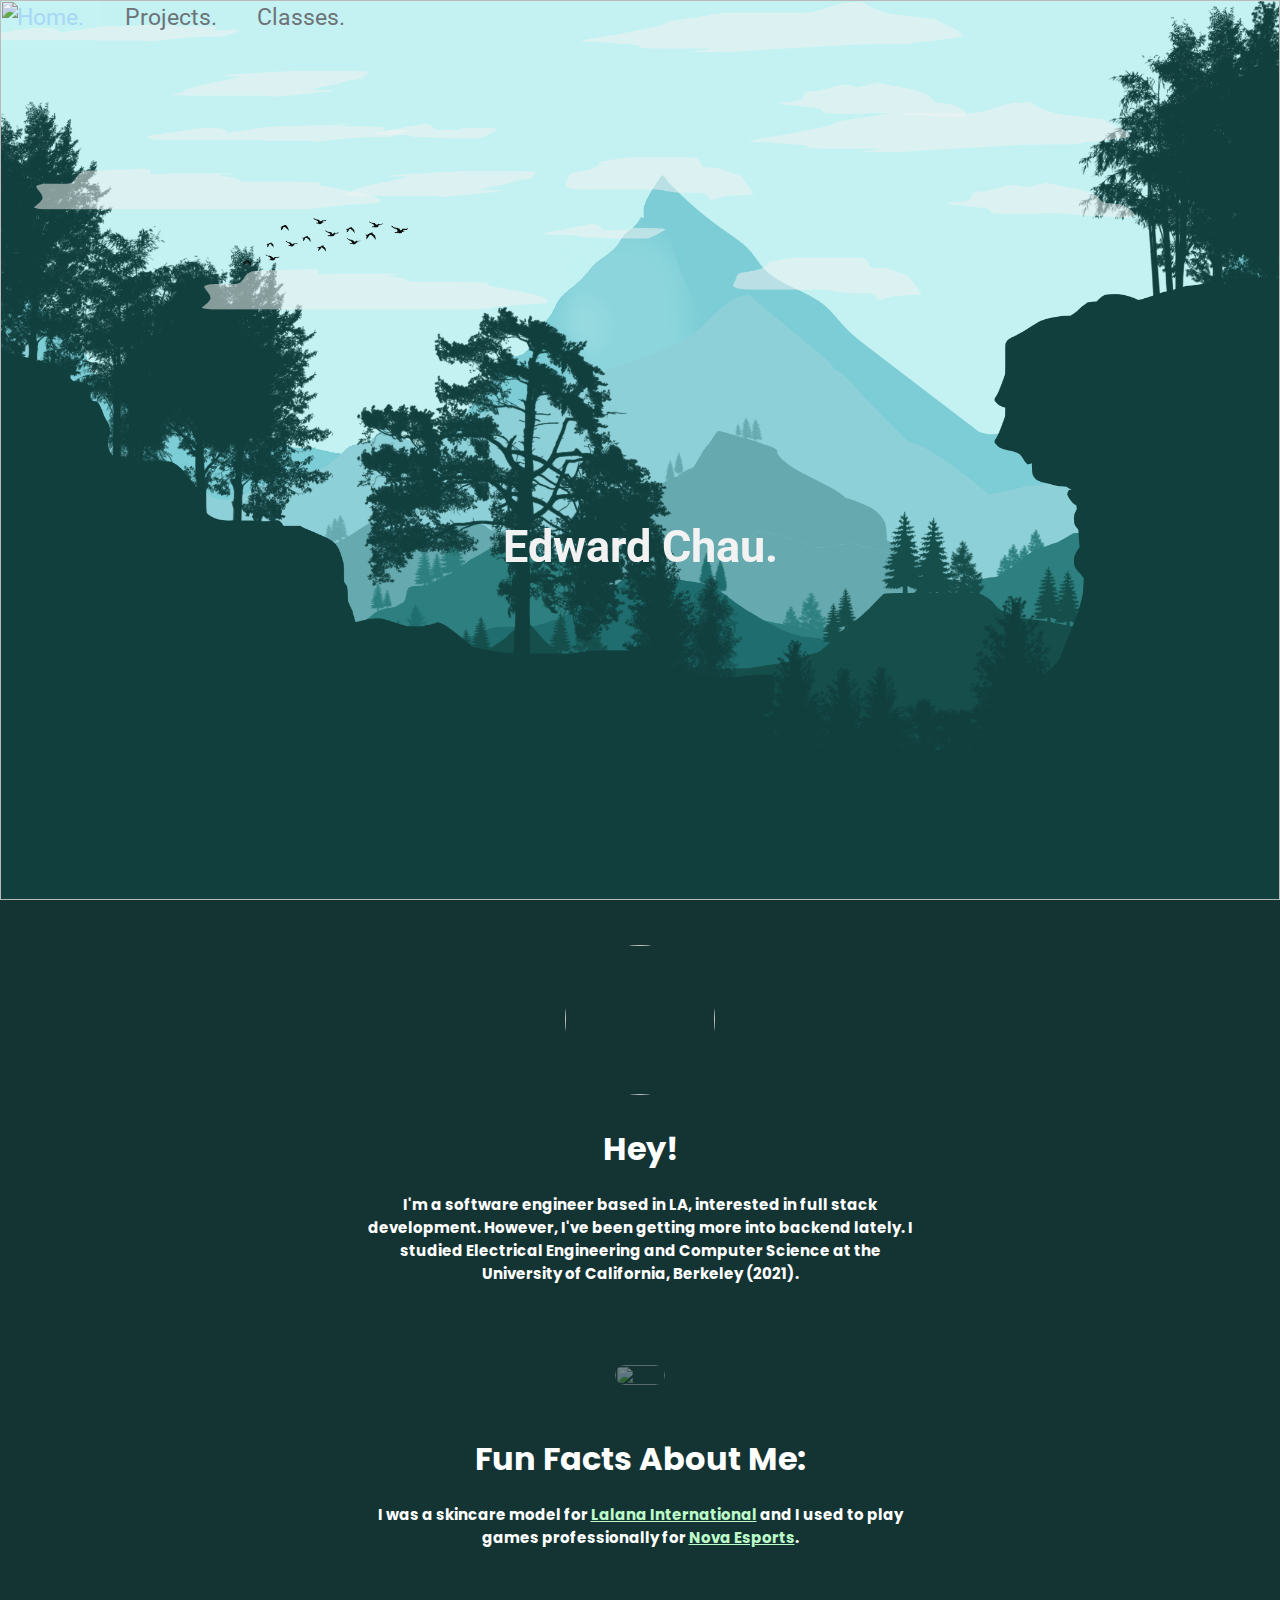
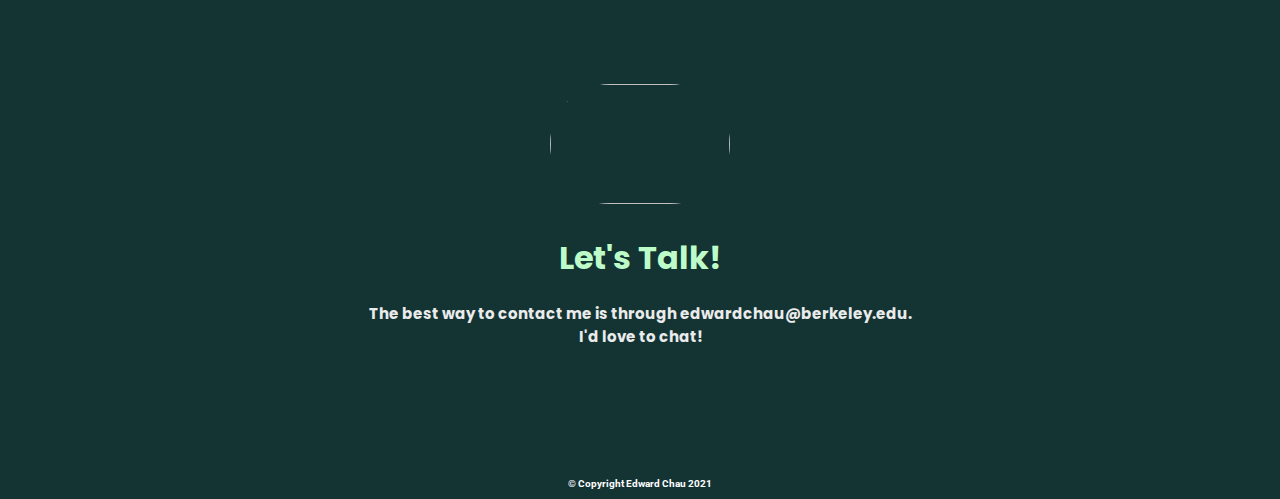
==== commit 9cfe2e7d: "facts" ====
--- a/index.html
+++ b/index.html
@@ -46,20 +46,21 @@
         <section class="about">
             <img src="./images/profile.jpg" class="profile">
             <div class="about-text">
-                <h1>Hi!</h1>
+                <h1>Hey!</h1>
                 <h4>
-                    I'm a software engineer and artificial intelligence researcher based in LA. I studied
-                    Electrical Engineering and Computer Science at the University of California, Berkeley (2021).
+                    I'm a software engineer based in LA, interested in full stack development. However, I've been getting 
+                    more into backend lately.
+                     I studied Electrical Engineering and Computer Science at the University of California, Berkeley (2021).
                 </h4>
             </div>
             <img src="./images/ellipses.png" class="profile" style="height: 20px; width: 50px; margin-top: 20px; opacity: .4; margin-bottom: 50px;">
 
             <div class="about-text">
-                <h1>More About Me.</h1>
+                <h1>Fun Facts About Me:</h1>
                 <h4>
-                    I love boxing, playing valorant, cooking, and watching anime.
-                    One fun fact about me is that I'm a skincare model for 
-                    <a href="https://lalanainternational.com/" style="color: #BDFCC9; font-family: 'Poppins';">Lalana International</a>.
+                    I was a skincare model for 
+                    <a href="https://lalanainternational.com/" style="color: #BDFCC9; font-family: 'Poppins';">Lalana International</a>
+                    and I used to play games professionally for <a href="https://novaesports.com/" style="color: #BDFCC9; font-family: 'Poppins';">Nova Esports</a>.
                 </h4>
             </div>
         </section>
@@ -79,8 +80,6 @@
 
                 </h4>
                 <h5 style="padding-bottom: 10px; color: white; font-size: 10px; padding-top: 30px;">
-                    <a href="https://www.instagram.com/phantomsoybean/" style="font-size: 9px;">@phantomsoybean</a> drew my avatar.
-                    <br>
                     © Copyright Edward Chau 2021
                 </h5>
             </div>
